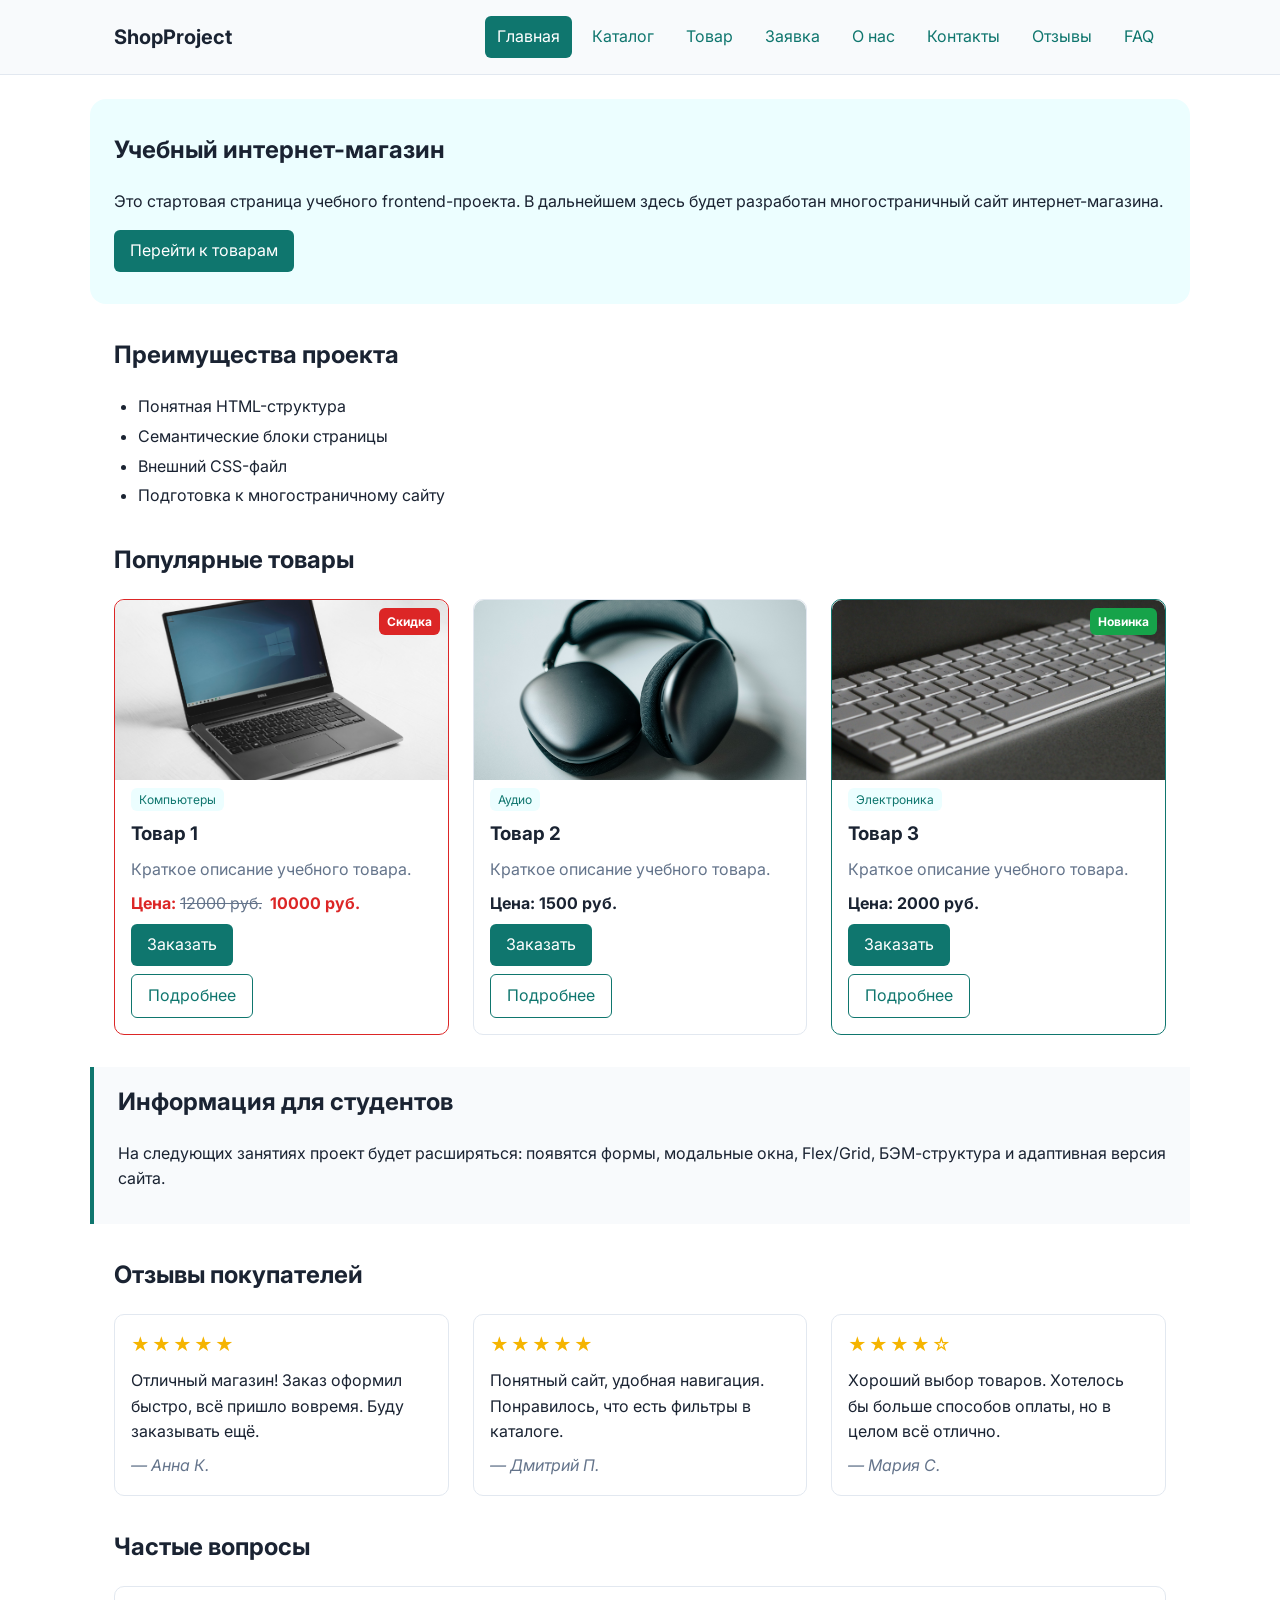
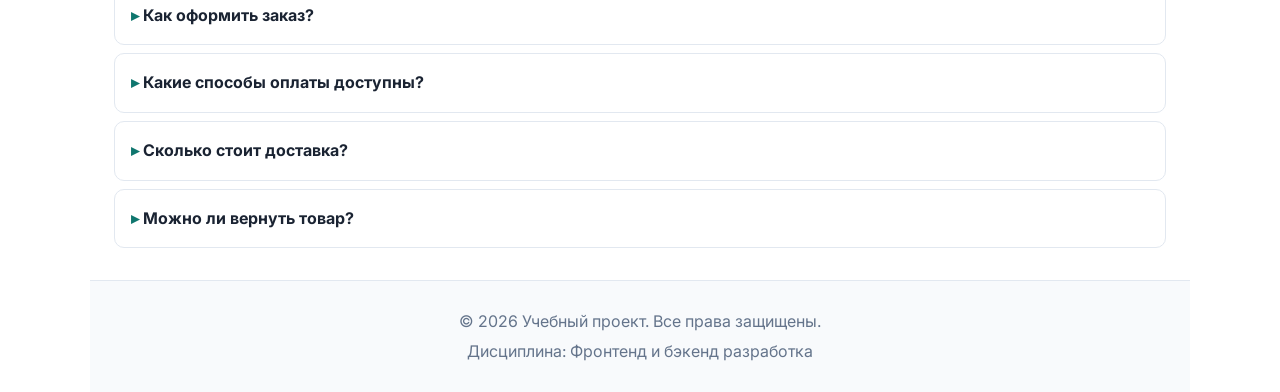
==== index.html @ 72ebf61f "feat: add responsive layout and adapt pages for mobile" ====
<!DOCTYPE html>
<html lang="ru">
<head>
  <meta charset="UTF-8">
  <meta name="viewport" content="width=device-width, initial-scale=1.0">
  <meta name="description" content="Учебный интернет-магазин — главная страница.">
  <title>Главная — Учебный интернет-магазин</title>
  <link rel="preconnect" href="https://fonts.googleapis.com">
  <link rel="preconnect" href="https://fonts.gstatic.com" crossorigin>
  <link href="https://fonts.googleapis.com/css2?family=Inter:wght@400;500;600;700&display=swap" rel="stylesheet"> 
  <link rel="stylesheet" href="css/style.css">
  <link rel="stylesheet" href="css/responsive.css">
  <script src="js/main.js" defer></script>
</head>
<body>

  <a class="skip-link" href="#main-content">Перейти к содержимому</a>
  <div class="welcome-banner" id="welcome-banner" hidden>
    <div class="welcome-banner__inner">
      <span class="welcome-banner__text" id="welcome-text"></span>
      <button class="welcome-banner__close" type="button" id="welcome-close" aria-label="Закрыть">×</button>
    </div>
  </div>

  <header class="site-header">
    <div class="site-header__inner">
      <a class="site-header__logo" href="index.html">ShopProject</a>
      <nav class="site-nav" aria-label="Основная навигация">
        <ul class="site-nav__list">
          <li class="site-nav__item"><a class="site-nav__link site-nav__link--active" href="index.html" aria-current="page">Главная</a></li>
          <li class="site-nav__item"><a class="site-nav__link" href="catalog.html">Каталог</a></li>
          <li class="site-nav__item"><a class="site-nav__link" href="product.html">Товар</a></li>
          <li class="site-nav__item"><a class="site-nav__link" href="order.html">Заявка</a></li>
          <li class="site-nav__item"><a class="site-nav__link" href="about.html">О нас</a></li>
          <li class="site-nav__item"><a class="site-nav__link" href="contacts.html">Контакты</a></li>
          <li class="site-nav__item"><a class="site-nav__link" href="#reviews">Отзывы</a></li>
          <li class="site-nav__item"><a class="site-nav__link" href="#faq">FAQ</a></li>
        </ul>
      </nav>
    </div>
  </header>

  <main id="main-content">

    <section class="hero">
      <h1>Учебный интернет-магазин</h1>
      <p>Это стартовая страница учебного frontend-проекта. В дальнейшем здесь будет разработан многостраничный сайт интернет-магазина.</p>
      <a class="button button--primary" href="#popular">Перейти к товарам</a>
    </section>

    <section class="section" id="advantages">
      <h2>Преимущества проекта</h2>
      <ul class="advantages-list">
        <li>Понятная HTML-структура</li>
        <li>Семантические блоки страницы</li>
        <li>Внешний CSS-файл</li>
        <li>Подготовка к многостраничному сайту</li>
      </ul>
    </section>

    <section class="section" id="popular">
      <h2>Популярные товары</h2>
      <div class="products-grid">

        <article class="product-card product-card--discount">
          <span class="product-card__badge">Скидка</span>
          <div class="product-card__image">
            <img src="images/product-1.jpg" alt="Товар 1" loading="lazy">
          </div>
          <span class="product-card__category">Компьютеры</span>
          <h3 class="product-card__title">Товар 1</h3>
          <p class="product-card__description">Краткое описание учебного товара.</p>
          <p class="product-card__price">Цена: <s class="product-card__price-old">12000 руб.</s> 10000 руб.</p>
          <button class="button button--primary product-card__button" type="button" data-product="Товар 1">Заказать</button>
          <a class="button button--secondary product-card__button" href="product.html?id=1">Подробнее</a>
        </article>

        <article class="product-card">
          <div class="product-card__image">
            <img src="images/product-2.jpg" alt="Товар 2" loading="lazy">
          </div>
          <span class="product-card__category">Аудио</span>
          <h3 class="product-card__title">Товар 2</h3>
          <p class="product-card__description">Краткое описание учебного товара.</p>
          <p class="product-card__price">Цена: 1500 руб.</p>
          <button class="button button--primary product-card__button" type="button" data-product="Товар 2">Заказать</button>
          <a class="button button--secondary product-card__button" href="product.html?id=2">Подробнее</a>
        </article>

        <article class="product-card product-card--featured">
          <span class="product-card__badge product-card__badge--new">Новинка</span>
          <div class="product-card__image">
            <img src="images/product-3.jpg" alt="Товар 3" loading="lazy">
          </div>
          <span class="product-card__category">Электроника</span>
          <h3 class="product-card__title">Товар 3</h3>
          <p class="product-card__description">Краткое описание учебного товара.</p>
          <p class="product-card__price">Цена: 2000 руб.</p>
          <button class="button button--primary product-card__button" type="button" data-product="Товар 3">Заказать</button>
          <a class="button button--secondary product-card__button" href="product.html?id=3">Подробнее</a>
        </article>

      </div>
    </section>

    <aside class="aside-info">
      <h2>Информация для студентов</h2>
      <p>На следующих занятиях проект будет расширяться: появятся формы, модальные окна, Flex/Grid, БЭМ-структура и адаптивная версия сайта.</p>
    </aside>

      <!-- Отзывы -->
    <section class="section" id="reviews">
      <h2>Отзывы покупателей</h2>
      <div class="reviews-grid">

        <article class="review-card">
          <p class="review-card__rating" aria-label="Оценка 5 из 5">★★★★★</p>
          <p class="review-card__text">Отличный магазин! Заказ оформил быстро, всё пришло вовремя. Буду заказывать ещё.</p>
          <p class="review-card__author">— Анна К.</p>
        </article>

        <article class="review-card">
          <p class="review-card__rating" aria-label="Оценка 5 из 5">★★★★★</p>
          <p class="review-card__text">Понятный сайт, удобная навигация. Понравилось, что есть фильтры в каталоге.</p>
          <p class="review-card__author">— Дмитрий П.</p>
        </article>

        <article class="review-card">
          <p class="review-card__rating" aria-label="Оценка 4 из 5">★★★★☆</p>
          <p class="review-card__text">Хороший выбор товаров. Хотелось бы больше способов оплаты, но в целом всё отлично.</p>
          <p class="review-card__author">— Мария С.</p>
        </article>

      </div>
    </section>

    <!-- FAQ -->
    <section class="section" id="faq">
      <h2>Частые вопросы</h2>
      <div class="faq">

        <details class="faq-item">
          <summary class="faq-item__question">Как оформить заказ?</summary>
          <p class="faq-item__answer">Нажмите кнопку «Заказать» в карточке товара, заполните форму в модальном окне и подтвердите заявку. Мы свяжемся с вами для уточнения деталей.</p>
        </details>

        <details class="faq-item">
          <summary class="faq-item__question">Какие способы оплаты доступны?</summary>
          <p class="faq-item__answer">Мы принимаем банковские карты, переводы по СБП и наличные при получении.</p>
        </details>

        <details class="faq-item">
          <summary class="faq-item__question">Сколько стоит доставка?</summary>
          <p class="faq-item__answer">Доставка по городу — бесплатно при заказе от 3000 рублей. По России — от 300 рублей в зависимости от региона.</p>
        </details>

        <details class="faq-item">
          <summary class="faq-item__question">Можно ли вернуть товар?</summary>
          <p class="faq-item__answer">Да, в течение 14 дней с момента получения, если товар не был в использовании и сохранена упаковка.</p>
        </details>

      </div>
    </section>

    <p class="success-message" id="success-message" hidden>Форма успешно отправлена!</p>
  </main>

  <footer class="site-footer" id="contacts">
    <p>&copy; 2026 Учебный проект. Все права защищены.</p>
    <p>Дисциплина: Фронтенд и бэкенд разработка</p>
  </footer>

  <dialog class="order-dialog" id="order-dialog" aria-labelledby="order-dialog-title">
    <h2 class="order-dialog__title" id="order-dialog-title">Оформление заявки</h2>
    <form class="order-form" id="order-form" action="#" method="post" novalidate>
      <input id="selected-product" name="selected-product" type="hidden">

      <div class="order-form__field">
        <label class="order-form__label" for="order-name">Имя</label>
        <input class="order-form__input" id="order-name" name="name" type="text" placeholder="Введите ваше имя" minlength="2" required>
      </div>

      <div class="order-form__field">
        <label class="order-form__label" for="order-email">E-mail</label>
        <input class="order-form__input" id="order-email" name="email" type="email" placeholder="example@mail.ru" required>
      </div>

      <div class="order-form__field">
        <label class="order-form__label" for="order-phone">Телефон</label>
        <input class="order-form__input" id="order-phone" name="phone" type="tel" placeholder="+7 (900) 000-00-00" required>
      </div>

      <div class="order-form__field">
        <label class="order-form__label" for="order-comment">Комментарий</label>
        <textarea class="order-form__textarea" id="order-comment" name="comment" rows="3" placeholder="Дополнительная информация"></textarea>
      </div>

      <div class="order-form__field order-form__field--checkbox">
        <label>
          <input id="order-agreement" name="agreement" type="checkbox" required>
          Я согласен на обработку данных
        </label>
      </div>

      <div class="order-form__actions">
        <button class="button button--secondary" type="button" id="close-order-dialog">Закрыть</button>
        <button class="button button--primary" type="submit">Отправить заявку</button>
      </div>
    </form>
  </dialog>

</body>
</html>
---- css/style.css ----
/* ===================================
   1. Переменные проекта
   =================================== */
:root {
  /* Своя цветовая схема — тёмно-синий + бирюзовый акцент */
  --color-bg: #ffffff;
  --color-text: #1a2332;
  --color-muted: #64748b;
  --color-primary: #0f766e;
  --color-primary-dark: #115e59;
  --color-accent: #06b6d4;
  --color-border: #e2e8f0;
  --color-surface: #f8fafc;
  --color-surface-accent: #ecfeff;
  --color-danger: #dc2626;
  --color-success: #16a34a;
  --color-success-bg: #f0fdf4;
  --color-white: #ffffff;

  /* Отступы */
  --space-xs: 4px;
  --space-sm: 8px;
  --space-md: 16px;
  --space-lg: 24px;
  --space-xl: 32px;

  /* Скругления */
  --radius-sm: 6px;
  --radius-md: 10px;
  --radius-lg: 16px;

  /* Размеры */
  --container-width: 1100px;

  /* Тени */
  --shadow-sm: 0 1px 2px rgba(15, 118, 110, 0.05);
  --shadow-md: 0 4px 16px rgba(15, 118, 110, 0.1);
  --shadow-lg: 0 8px 24px rgba(15, 118, 110, 0.15);
}

/* ===================================
   2. Базовые стили
   =================================== */
* {
  box-sizing: border-box;
}

html {
  scroll-behavior: smooth;
}

body {
  margin: 0;
  font-family: 'Inter', 'Segoe UI', Arial, sans-serif;
  line-height: 1.6;
  color: var(--color-text);
  background-color: var(--color-bg);
  -webkit-font-smoothing: antialiased;
}

img {
  max-width: 100%;
  height: auto;
}

/* ===================================
   3. Общие элементы интерфейса
   =================================== */
a {
  color: var(--color-primary);
  text-decoration: none;
}

a:hover {
  color: var(--color-primary-dark);
  text-decoration: underline;
}

a:focus-visible {
  outline: 2px solid var(--color-primary);
  outline-offset: 3px;
}

/* Кнопка */
.button {
  display: inline-block;
  padding: var(--space-sm) var(--space-md);
  border: none;
  border-radius: var(--radius-sm);
  font: inherit;
  text-decoration: none;
  cursor: pointer;
}

.button--primary {
  color: var(--color-white);
  background-color: var(--color-primary);
}

.button--primary:hover {
  background-color: var(--color-primary-dark);
  color: var(--color-white);
  text-decoration: none;
}

.button--secondary {
  color: var(--color-primary);
  background-color: transparent;
  border: 1px solid var(--color-primary);
}

.button--secondary:hover {
  color: var(--color-white);
  background-color: var(--color-primary);
}

.button:focus-visible {
  outline: 2px solid var(--color-primary);
  outline-offset: 3px;
}

.button:disabled,
.button--disabled {
  opacity: 0.6;
  cursor: not-allowed;
}

/* ===================================
   4. Компоненты страницы
   =================================== */

/* Шапка */
.site-header {
  background-color: var(--color-surface);
  position: sticky;
  top: 0;
  z-index: 100;
  border-bottom: 1px solid var(--color-border);
}

.site-header__inner {
  max-width: var(--container-width);
  margin: 0 auto;
  padding: var(--space-md) var(--space-lg);
  display: flex;
  justify-content: space-between;
  align-items: center;
  gap: var(--space-md);
  flex-wrap: wrap;
}

.site-header__logo {
  font-size: 20px;
  font-weight: 700;
  color: var(--color-text);
}

.site-header__logo:hover {
  color: var(--color-primary);
  text-decoration: none;
}

/* Навигация */
.site-nav__list {
  display: flex;
  flex-wrap: wrap;
  gap: var(--space-sm);
  padding: 0;
  margin: 0;
  list-style: none;
}

.site-nav__link {
  display: inline-block;
  padding: var(--space-xs) var(--space-sm);
  color: var(--color-primary);
  border-radius: var(--radius-sm);
}

.site-nav__link:hover {
  color: var(--color-white);
  background-color: var(--color-primary);
  text-decoration: none;
}

.site-nav__link--active {
  color: var(--color-white);
  background-color: var(--color-primary);
}

.site-nav__link:focus-visible {
  outline: 2px solid var(--color-primary);
  outline-offset: 3px;
}

/* Hero */
.hero {
  max-width: var(--container-width);
  margin: var(--space-lg) auto var(--space-xl);
  padding: var(--space-xl) var(--space-lg);
  background-color: var(--color-surface-accent);
  border-radius: var(--radius-lg);
}

.hero h1 {
  margin-top: 0;
}

/* Секции */
.section {
  max-width: var(--container-width);
  margin: 0 auto var(--space-xl);
  padding: 0 var(--space-lg);
}

.section h2 {
  margin-top: 0;
}

/* Список преимуществ */
.advantages-list {
  padding-left: var(--space-lg);
}

.advantages-list li {
  margin-bottom: var(--space-xs);
}

/* Сетка товаров */
.products-grid {
  display: grid;
  grid-template-columns: repeat(auto-fit, minmax(240px, 1fr));
  gap: var(--space-lg);
}

/* Карточка товара */
.product-card {
  position: relative;
  display: flex;
  flex-direction: column;
  gap: var(--space-sm);
  padding: var(--space-md);
  border: 1px solid var(--color-border);
  border-radius: var(--radius-md);
  background-color: var(--color-bg);
  transition: border-color 0.2s;
}

.product-card:hover {
  border-color: var(--color-primary);
}

.product-card--featured {
  border-color: var(--color-primary);
}

.product-card--discount {
  border-color: var(--color-danger);
}

.product-card__badge {
  position: absolute;
  top: var(--space-sm);
  right: var(--space-sm);
  padding: 4px 8px;
  font-size: 12px;
  font-weight: 700;
  color: var(--color-white);
  background-color: var(--color-danger);
  border-radius: var(--radius-sm);
}

.product-card__badge--new {
  background-color: var(--color-success);
}

.product-card__title {
  margin: 0;
  color: var(--color-text);
}

.product-card__description {
  margin: 0;
  color: var(--color-muted);
}

.product-card__price {
  margin: 0;
  font-weight: 700;
}

.product-card--discount .product-card__price {
  color: var(--color-danger);
}

.product-card__button {
  margin-top: auto;
  align-self: flex-start;
}

/* Aside */
.aside-info {
  max-width: var(--container-width);
  margin: 0 auto var(--space-xl);
  padding: var(--space-md) var(--space-lg);
  border-left: 4px solid var(--color-primary);
  background-color: var(--color-surface);
}

.aside-info h2 {
  margin-top: 0;
}

/* Хлебные крошки */
.breadcrumbs {
  max-width: var(--container-width);
  margin: var(--space-md) auto;
  padding: 0 var(--space-lg);
  font-size: 14px;
  color: var(--color-muted);
}

.breadcrumbs__link {
  color: var(--color-primary);
}

.breadcrumbs__current::before {
  content: " / ";
  color: var(--color-muted);
}

/* Подвал */
.site-footer {
  max-width: var(--container-width);
  margin: var(--space-xl) auto 0;
  padding: var(--space-lg);
  border-top: 1px solid var(--color-border);
  background-color: var(--color-surface);
  color: var(--color-muted);
  text-align: center;
}

.site-footer p {
  margin: var(--space-xs) 0;
}

/* ===================================
   5. Форма и модальное окно
   =================================== */
.order-dialog {
  width: min(100% - 32px, 560px);
  padding: var(--space-lg);
  border: none;
  border-radius: var(--radius-lg);
}

.order-dialog::backdrop {
  background-color: rgba(0, 0, 0, 0.5);
}

.order-dialog__title {
  margin-top: 0;
}

.order-form__field {
  margin-bottom: var(--space-md);
}

.order-form__label {
  display: block;
  margin-bottom: var(--space-xs);
}

.order-form__input,
.order-form__select,
.order-form__textarea {
  width: 100%;
  padding: 10px 12px;
  border: 1px solid var(--color-border);
  border-radius: var(--radius-sm);
  font: inherit;
}

.order-form__input:hover,
.order-form__textarea:hover {
  border-color: var(--color-primary);
}

.order-form__input:focus-visible,
.order-form__textarea:focus-visible,
.order-form__actions button:focus-visible {
  outline: 2px solid var(--color-primary);
  outline-offset: 3px;
}

.order-form__field--checkbox input {
  width: auto;
}

.order-form__actions {
  display: flex;
  gap: var(--space-md);
  margin-top: var(--space-lg);
}

[aria-invalid="true"] {
  border-color: var(--color-danger);
}

/* Сообщение об успехе */
.success-message {
  max-width: var(--container-width);
  margin: var(--space-lg) auto;
  padding: var(--space-md) var(--space-lg);
  border-left: 4px solid var(--color-success);
  background-color: var(--color-success-bg);
}

/* ===================================
   5.1 Карточка товара (страница)
   =================================== */
.product-detail {
  display: grid;
  grid-template-columns: 1fr 1fr;
  gap: var(--space-xl);
  align-items: start;
}

.product-detail__image {
  position: relative;
}

.product-detail__placeholder {
  display: flex;
  align-items: center;
  justify-content: center;
  min-height: 300px;
  background-color: var(--color-surface);
  border: 1px solid var(--color-border);
  border-radius: var(--radius-md);
  color: var(--color-muted);
}

.product-detail__info {
  position: relative;
}

.product-detail__info h1 {
  margin-top: var(--space-md);
}

.product-detail__price {
  font-size: 20px;
  font-weight: 700;
  color: var(--color-primary);
}

.product-detail__description {
  color: var(--color-muted);
  margin-bottom: var(--space-lg);
}

.product-detail__info .button {
  margin-right: var(--space-sm);
  margin-bottom: var(--space-sm);
}

/* ===================================
   6. Каталог
   =================================== */
.catalog-layout {
  max-width: var(--container-width);
  margin: 0 auto var(--space-xl);
  padding: 0 var(--space-lg);
  display: grid;
  grid-template-columns: 260px 1fr;
  grid-template-areas: "filters products";
  gap: var(--space-lg);
}

.catalog-filters {
  grid-area: filters;
  padding: var(--space-md);
  border: 1px solid var(--color-border);
  border-radius: var(--radius-md);
  background-color: var(--color-surface);
}

.catalog-products {
  grid-area: products;
}

.filters-form {
  display: grid;
  gap: var(--space-md);
}

.filters-form fieldset {
  margin: 0;
  padding: var(--space-md);
  border: 1px solid var(--color-border);
  border-radius: var(--radius-sm);
}

.filters-form legend {
  font-weight: 700;
}

.filters-form label {
  display: block;
  margin-bottom: var(--space-sm);
}

.filters-form input[type="number"] {
  width: 100%;
  padding: 8px 10px;
  border: 1px solid var(--color-border);
  border-radius: var(--radius-sm);
  font: inherit;
}

/* ===================================
   7. Таблица характеристик
   =================================== */
.product-table {
  width: 100%;
  max-width: var(--container-width);
  margin: var(--space-lg) auto;
  border-collapse: collapse;
}

.product-table caption {
  caption-side: top;
  padding: var(--space-sm) 0;
  font-weight: 700;
  text-align: left;
}

.product-table th,
.product-table td {
  padding: var(--space-sm) var(--space-md);
  border: 1px solid var(--color-border);
  text-align: left;
}

.product-table th {
  background-color: var(--color-surface);
}

/* ===================================
   8. Утилиты
   =================================== */
:target {
  outline: 2px dashed var(--color-primary);
  outline-offset: 4px;
}

.back-to-top {
  position: fixed;
  right: var(--space-lg);
  bottom: var(--space-lg);
  z-index: 200;
  padding: var(--space-sm) var(--space-md);
  color: var(--color-white);
  background-color: var(--color-primary);
  border-radius: var(--radius-md);
  text-decoration: none;
}

.back-to-top:hover {
  background-color: var(--color-primary-dark);
  color: var(--color-white);
  text-decoration: none;
}

/* Форма на отдельной странице */
.order-form--page {
  max-width: 560px;
  padding: var(--space-lg);
  border: 1px solid var(--color-border);
  border-radius: var(--radius-md);
  background-color: var(--color-surface);
}

/* Список контактов */
.contacts-list {
  list-style: none;
  padding: 0;
}

.contacts-list li {
  padding: var(--space-sm) 0;
  border-bottom: 1px solid var(--color-border);
}

/* Заглушка карты */
.map-placeholder {
  display: flex;
  align-items: center;
  justify-content: center;
  min-height: 240px;
  padding: var(--space-lg);
  background-color: var(--color-surface);
  border: 1px dashed var(--color-border);
  border-radius: var(--radius-md);
  color: var(--color-muted);
  text-align: center;
}

/* ===================================
   9. Самостоятельные доработки
   =================================== */

/* ---- Фото товара в карточке ---- */
.product-card__image {
  margin: calc(var(--space-md) * -1) calc(var(--space-md) * -1) 0;
  border-radius: var(--radius-md) var(--radius-md) 0 0;
  overflow: hidden;
}

.product-card__image img {
  display: block;
  width: 100%;
  height: 180px;
  object-fit: cover;
  transition: transform 0.3s;
}

.product-card:hover .product-card__image img {
  transform: scale(1.05);
}

.product-card__image-placeholder {
  font-size: 48px;
  line-height: 1;
}

/* ---- Категория в карточке ---- */
.product-card__category {
  display: inline-block;
  align-self: flex-start;
  padding: 2px 8px;
  font-size: 12px;
  color: var(--color-primary);
  background-color: var(--color-surface-accent);
  border-radius: var(--radius-sm);
}

/* ---- Старая цена (зачёркнутая) ---- */
.product-card__price-old {
  margin-right: var(--space-xs);
  color: var(--color-muted);
  font-weight: 400;
}

/* ---- Отзывы ---- */
.reviews-grid {
  display: grid;
  grid-template-columns: repeat(auto-fit, minmax(260px, 1fr));
  gap: var(--space-lg);
}

.review-card {
  display: flex;
  flex-direction: column;
  gap: var(--space-sm);
  padding: var(--space-md);
  border: 1px solid var(--color-border);
  border-radius: var(--radius-md);
  background-color: var(--color-bg);
  transition: box-shadow 0.2s, transform 0.2s;
}

.review-card:hover {
  box-shadow: 0 4px 16px rgba(0, 87, 184, 0.1);
  transform: translateY(-2px);
}

.review-card__rating {
  margin: 0;
  font-size: 18px;
  color: #f5b400;
  letter-spacing: 2px;
}

.review-card__text {
  margin: 0;
  color: var(--color-text);
}

.review-card__author {
  margin: 0;
  margin-top: auto;
  color: var(--color-muted);
  font-style: italic;
}

/* ---- FAQ ---- */
.faq {
  display: grid;
  gap: var(--space-sm);
}

.faq-item {
  padding: var(--space-md);
  border: 1px solid var(--color-border);
  border-radius: var(--radius-md);
  background-color: var(--color-bg);
  transition: border-color 0.2s;
}

.faq-item[open] {
  border-color: var(--color-primary);
}

.faq-item__question {
  cursor: pointer;
  font-weight: 700;
  color: var(--color-text);
  list-style: none;
}

.faq-item__question::-webkit-details-marker {
  display: none;
}

.faq-item__question::before {
  content: "▸ ";
  color: var(--color-primary);
  margin-right: var(--space-xs);
  display: inline-block;
  transition: transform 0.2s;
}

.faq-item[open] .faq-item__question::before {
  transform: rotate(90deg);
}

.faq-item__question:hover {
  color: var(--color-primary);
}

.faq-item__answer {
  margin: var(--space-sm) 0 0;
  color: var(--color-muted);
}

/* ---- Улучшенный hover карточек ---- */
.product-card {
  transition: border-color 0.2s, box-shadow 0.2s, transform 0.2s;
}

.product-card:hover {
  box-shadow: 0 6px 20px rgba(0, 87, 184, 0.12);
  transform: translateY(-3px);
}

/* Доступность: skip-link */
.skip-link {
  position: absolute;
  top: -60px;
  left: var(--space-md);
  z-index: 999;
  padding: var(--space-sm) var(--space-md);
  color: var(--color-white);
  background-color: var(--color-primary);
  border-radius: var(--radius-sm);
  text-decoration: none;
  transition: top 0.2s;
}

.skip-link:focus {
  top: var(--space-md);
}

/* Приветственный баннер */
.welcome-banner {
  background: linear-gradient(135deg, var(--color-primary), var(--color-accent));
  color: var(--color-white);
}

.welcome-banner__inner {
  max-width: var(--container-width);
  margin: 0 auto;
  padding: var(--space-md) var(--space-lg);
  display: flex;
  align-items: center;
  gap: var(--space-md);
}

.welcome-banner__text {
  flex: 1;
}

.welcome-banner__close {
  padding: 4px 12px;
  font-size: 20px;
  line-height: 1;
  color: var(--color-white);
  background: transparent;
  border: 1px solid rgba(255, 255, 255, 0.4);
  border-radius: var(--radius-sm);
  cursor: pointer;
}

.welcome-banner__close:hover {
  background-color: rgba(255, 255, 255, 0.15);
}

/* ===================================
   10. Страница «О компании»
   =================================== */
.values-grid {
  display: grid;
  grid-template-columns: repeat(auto-fit, minmax(220px, 1fr));
  gap: var(--space-lg);
}

.value-card {
  padding: var(--space-lg);
  text-align: center;
  background-color: var(--color-surface);
  border: 1px solid var(--color-border);
  border-radius: var(--radius-md);
  transition: transform 0.2s, box-shadow 0.2s;
}

.value-card:hover {
  transform: translateY(-4px);
  box-shadow: var(--shadow-md);
}

.value-card__icon {
  font-size: 40px;
  margin-bottom: var(--space-sm);
}

.value-card__title {
  margin: 0 0 var(--space-xs);
  color: var(--color-primary);
}

.value-card__text {
  margin: 0;
  color: var(--color-muted);
}

.team-grid {
  display: grid;
  grid-template-columns: repeat(auto-fit, minmax(180px, 1fr));
  gap: var(--space-lg);
}

.team-card {
  padding: var(--space-lg);
  text-align: center;
  background-color: var(--color-bg);
  border: 1px solid var(--color-border);
  border-radius: var(--radius-md);
  transition: box-shadow 0.2s;
}

.team-card:hover {
  box-shadow: var(--shadow-sm);
}

.team-card__avatar {
  font-size: 56px;
  margin-bottom: var(--space-sm);
}

.team-card__name {
  margin: 0 0 var(--space-xs);
}

.team-card__role {
  margin: 0;
  color: var(--color-muted);
  font-size: 14px;
}

/* Фото товара на странице product.html */
.product-detail__image img {
  display: block;
  width: 100%;
  border-radius: var(--radius-md);
}

.product-detail {
  visibility: hidden;
}

.product-detail.is-loaded {
  visibility: visible;
}
---- css/responsive.css ----
/* ==========================================================================
   БАЗОВЫЕ СТИЛИ (Mobile First)
   ========================================================================== */
* { box-sizing: border-box; }
img { max-width: 100%; height: auto; display: block; }
body { overflow-x: hidden; width: 100%; margin: 0; }

/* ==========================================================================
   1. ШАПКА И НАВИГАЦИЯ
   ========================================================================== */
/* Шапка остается сверху (sticky) */
.site-header {
  position: sticky;
  top: 0;
  z-index: 100;
  background-color: var(--color-surface);
  border-bottom: 1px solid var(--color-border);
}

.site-header__inner {
  display: flex;
  flex-direction: column;
  align-items: center;
  padding: 10px 0; /* Уменьшили отступы, чтобы не занимала пол экрана */
  gap: 10px;
}

.site-nav__list {
  display: flex;
  flex-direction: row; /* На мобильных делаем в строку, но с переносом */
  flex-wrap: wrap;
  justify-content: center;
  width: 100%;
  padding: 0;
  margin: 0;
  list-style: none;
  gap: 4px;
}

.site-nav__link {
  display: block;
  padding: 6px 12px; /* Компактные кнопки меню */
  font-size: 14px;
  border-radius: var(--radius-sm);
}

/* ЖЕСТКО фиксируем цвета активной ссылки с !important */
.site-nav__link.site-nav__link--active {
  color: var(--color-white) !important;
  background-color: var(--color-primary) !important;
}

/* Десктоп (от 768px) */
@media (min-width: 768px) {
  .site-header__inner {
    flex-direction: row;
    justify-content: space-between;
    padding: var(--space-md) var(--space-lg);
  }
  
  .site-nav__list {
    width: auto;
    gap: var(--space-sm);
  }
  
  .site-nav__link {
    padding: 8px 12px;
    font-size: 16px;
  }
  
  .site-nav__link:not(.site-nav__link--active) {
    background-color: transparent;
  }
}

/* ==========================================================================
   2. СТРАНИЦА ТОВАРА (Картинка и текст)
   ========================================================================== */
/* На мобильном: картинка сверху, текст снизу */
.product-detail {
  display: grid;
  grid-template-columns: 1fr;
  gap: var(--space-lg);
}

.product-detail__image img {
  border-radius: var(--radius-md);
  width: 100%;
}

/* Десктоп (от 768px): две колонки */
@media (min-width: 768px) {
  .product-detail {
    grid-template-columns: 1fr 1fr;
    align-items: start;
  }
}

/* ==========================================================================
   3. ТАБЛИЦА ХАРАКТЕРИСТИК
   ========================================================================== */
.table-wrapper {
  width: 100%;
  overflow-x: auto;
  -webkit-overflow-scrolling: touch;
  margin-bottom: var(--space-md);
}

.product-table {
  min-width: 600px;
  width: 100%;
  border-collapse: collapse;
}

/* Мобильная версия (карточный вид) */
@media (max-width: 767px) {
  /* Скрываем шапку таблицы (Параметр | Значение) */
  .product-table thead {
    display: none;
  }

  /* Превращаем таблицу, строки и ячейки в блочные элементы */
  .product-table, 
  .product-table tbody, 
  .product-table tr, 
  .product-table td {
    display: block;
    width: 100%;
    min-width: 0; /* Отменяем min-width для таблицы */
  }

  /* Оформляем каждую строку как карточку */
  .product-table tr {
    margin-bottom: var(--space-md);
    padding: var(--space-md);
    background-color: var(--color-surface);
    border: 1px solid var(--color-border);
    border-radius: var(--radius-md);
  }

  /* Настраиваем ячейки */
  .product-table td {
    padding: var(--space-xs) 0;
    border: none;
    border-bottom: 1px dashed var(--color-border);
    display: flex;
    justify-content: space-between; /* Название слева, значение справа */
  }

  /* Убираем нижнюю границу у последней ячейки */
  .product-table td:last-child {
    border-bottom: none;
  }

  /* Делаем первую ячейку (название параметра) жирной */
  .product-table td:first-child {
    font-weight: bold;
    color: var(--color-primary);
  }
}

/* ==========================================================================
   4. СЕТКА КАРТОЧЕК И КАТАЛОГ
   ========================================================================== */
/* Мобильные: 1 колонка */
.products-grid {
  display: grid;
  grid-template-columns: 1fr;
  gap: var(--space-md);
}

/* Планшет (от 640px): 2 колонки */
@media (min-width: 640px) {
  .products-grid {
    grid-template-columns: repeat(2, minmax(0, 1fr));
  }
}

/* Десктоп (от 1024px): 3 колонки */
@media (min-width: 1024px) {
  .products-grid {
    grid-template-columns: repeat(3, minmax(0, 1fr));
    gap: var(--space-lg);
  }
}

/* ==========================================================================
   5. СТРАНИЦА КАТАЛОГА (Фильтры + Товары)
   ========================================================================== */
/* Мобильные: фильтры сверху */
.catalog-layout {
  display: grid;
  grid-template-columns: 1fr;
  gap: var(--space-lg);
}

.catalog-filters {
  order: -1;
}

/* Десктоп (от 1024px): фильтры слева, товары справа */
@media (min-width: 1024px) {
  .catalog-layout {
    grid-template-columns: 260px minmax(0, 1fr);
    align-items: start;
  }
  .catalog-filters {
    order: initial;
    position: sticky;
    top: 88px;
  }
}

/* ==========================================================================
   6. ФОРМА ЗАЯВКИ
   ========================================================================== */
/* Мобильные: 1 колонка */
.order-form {
  display: grid;
  grid-template-columns: 1fr;
  gap: var(--space-md);
}

/* Десктоп (от 768px): 2 колонки */
@media (min-width: 768px) {
  .order-form {
    grid-template-columns: 1fr 1fr;
  }
  .order-form__field:nth-child(4), 
  .order-form__actions {
    grid-column: 1 / -1;
  }
}
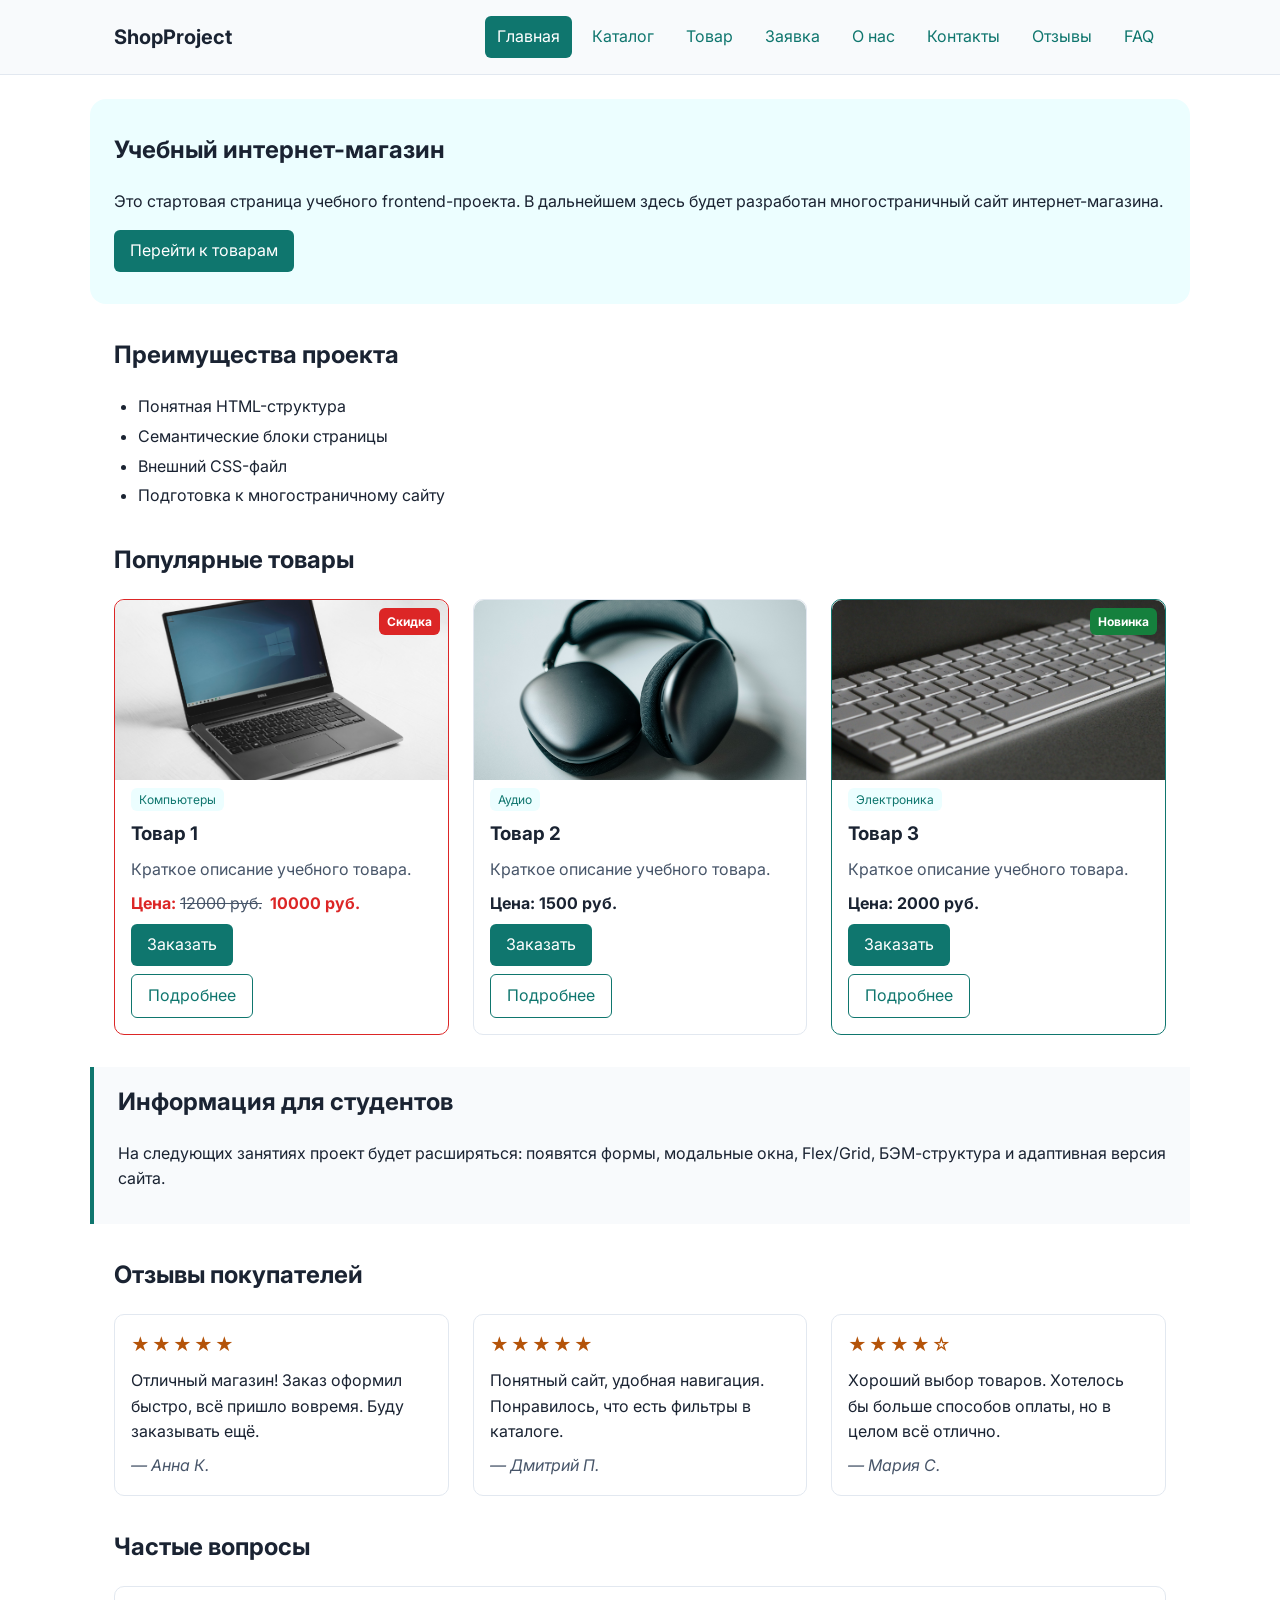
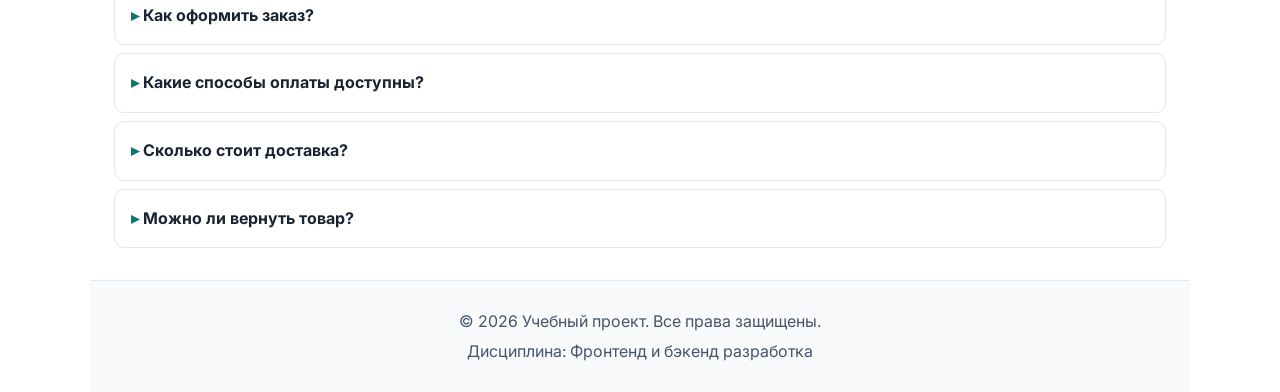
==== commit c3b3515a: "fix: improve accessibility and add Lighthouse report" ====
--- a/index.html
+++ b/index.html
@@ -18,7 +18,7 @@
   <div class="welcome-banner" id="welcome-banner" hidden>
     <div class="welcome-banner__inner">
       <span class="welcome-banner__text" id="welcome-text"></span>
-      <button class="welcome-banner__close" type="button" id="welcome-close" aria-label="Закрыть">×</button>
+      <button class="welcome-banner__close" type="button" id="welcome-close" aria-label="Закрыть">Х</button>
     </div>
   </div>
 
@@ -72,7 +72,7 @@
           <p class="product-card__description">Краткое описание учебного товара.</p>
           <p class="product-card__price">Цена: <s class="product-card__price-old">12000 руб.</s> 10000 руб.</p>
           <button class="button button--primary product-card__button" type="button" data-product="Товар 1">Заказать</button>
-          <a class="button button--secondary product-card__button" href="product.html?id=1">Подробнее</a>
+          <a class="button button--secondary product-card__button" href="product.html?id=1" aria-label="Подробнее о Товар 1">Подробнее</a>
         </article>
 
         <article class="product-card">
@@ -84,7 +84,7 @@
           <p class="product-card__description">Краткое описание учебного товара.</p>
           <p class="product-card__price">Цена: 1500 руб.</p>
           <button class="button button--primary product-card__button" type="button" data-product="Товар 2">Заказать</button>
-          <a class="button button--secondary product-card__button" href="product.html?id=2">Подробнее</a>
+          <a class="button button--secondary product-card__button" href="product.html?id=2" aria-label="Подробнее о Товар 2">Подробнее</a>
         </article>
 
         <article class="product-card product-card--featured">
@@ -97,7 +97,7 @@
           <p class="product-card__description">Краткое описание учебного товара.</p>
           <p class="product-card__price">Цена: 2000 руб.</p>
           <button class="button button--primary product-card__button" type="button" data-product="Товар 3">Заказать</button>
-          <a class="button button--secondary product-card__button" href="product.html?id=3">Подробнее</a>
+          <a class="button button--secondary product-card__button" href="product.html?id=3" aria-label="Подробнее о Товар 3">Подробнее</a>
         </article>
 
       </div>
@@ -172,6 +172,12 @@
 
   <dialog class="order-dialog" id="order-dialog" aria-labelledby="order-dialog-title">
     <h2 class="order-dialog__title" id="order-dialog-title">Оформление заявки</h2>
+    
+    <!-- Кнопка закрытия теперь вверху и имеет правильный id -->
+    <button class="dialog-close" type="button" id="close-order-dialog" aria-label="Закрыть">
+      ×
+    </button>
+
     <form class="order-form" id="order-form" action="#" method="post" novalidate>
       <input id="selected-product" name="selected-product" type="hidden">
 
@@ -190,7 +196,7 @@
         <input class="order-form__input" id="order-phone" name="phone" type="tel" placeholder="+7 (900) 000-00-00" required>
       </div>
 
-      <div class="order-form__field">
+      <div class="order-form__field order-form__field--full">
         <label class="order-form__label" for="order-comment">Комментарий</label>
         <textarea class="order-form__textarea" id="order-comment" name="comment" rows="3" placeholder="Дополнительная информация"></textarea>
       </div>
@@ -203,7 +209,7 @@
       </div>
 
       <div class="order-form__actions">
-        <button class="button button--secondary" type="button" id="close-order-dialog">Закрыть</button>
+        <!-- Внизу осталась только кнопка отправки -->
         <button class="button button--primary" type="submit">Отправить заявку</button>
       </div>
     </form>
--- a/css/style.css
+++ b/css/style.css
@@ -5,15 +5,15 @@
   /* Своя цветовая схема — тёмно-синий + бирюзовый акцент */
   --color-bg: #ffffff;
   --color-text: #1a2332;
-  --color-muted: #64748b;
+  --color-muted: #475569;
   --color-primary: #0f766e;
   --color-primary-dark: #115e59;
-  --color-accent: #06b6d4;
+  --color-accent: #0e7490;
   --color-border: #e2e8f0;
   --color-surface: #f8fafc;
   --color-surface-accent: #ecfeff;
   --color-danger: #dc2626;
-  --color-success: #16a34a;
+  --color-success: #15803d;
   --color-success-bg: #f0fdf4;
   --color-white: #ffffff;
 
@@ -352,6 +352,8 @@
   padding: var(--space-lg);
   border: none;
   border-radius: var(--radius-lg);
+  max-height: 90vh; /* Окно не будет выше 90% экрана */
+  overflow-y: auto; /* Внутри окна появится свой аккуратный скролл */
 }
 
 .order-dialog::backdrop {
@@ -379,6 +381,10 @@
   border: 1px solid var(--color-border);
   border-radius: var(--radius-sm);
   font: inherit;
+}
+
+.order-form__textarea {
+  resize: vertical; /* Разрешаем тянуть только вниз */
 }
 
 .order-form__input:hover,
@@ -679,7 +685,7 @@
 .review-card__rating {
   margin: 0;
   font-size: 18px;
-  color: #f5b400;
+  color: #b45309;
   letter-spacing: 2px;
 }
 
@@ -892,4 +898,108 @@
 
 .product-detail.is-loaded {
   visibility: visible;
+}
+
+.visually-hidden {
+  position: absolute;
+  width: 1px;
+  height: 1px;
+  margin: -1px;
+  padding: 0;
+  overflow: hidden;
+  clip: rect(0, 0, 0, 0);
+  border: 0;
+}
+
+/* Модальное окно должно быть relative, чтобы кнопка позиционировалась внутри него */
+.order-dialog {
+  position: relative;
+}
+
+/* Стили для крестика в правом верхнем углу */
+.dialog-close {
+  position: absolute;
+  top: 16px;
+  right: 16px;
+  background: transparent;
+  border: none;
+  font-size: 28px;
+  line-height: 1;
+  color: var(--color-muted);
+  cursor: pointer;
+  padding: 0;
+  width: 32px;
+  height: 32px;
+  display: flex;
+  align-items: center;
+  justify-content: center;
+  transition: color 0.2s;
+}
+
+/* ===================================
+   Модальное окно и его элементы
+   =================================== */
+.order-dialog {
+  position: relative;
+}
+
+/* Кнопка-крестик в правом верхнем углу */
+.dialog-close {
+  position: absolute;
+  top: 16px;
+  right: 16px;
+  background: transparent;
+  border: none;
+  font-size: 32px;
+  line-height: 1;
+  color: var(--color-muted);
+  cursor: pointer;
+  padding: 0;
+  width: 32px;
+  height: 32px;
+  display: flex;
+  align-items: center;
+  justify-content: center;
+  transition: color 0.2s;
+  z-index: 10;
+}
+
+.dialog-close:hover {
+  color: var(--color-danger); /* При наведении станет красным */
+}
+
+/* Исправление чекбокса (ставим квадратик и текст на одну линию) */
+.order-form__field--checkbox label {
+  display: flex;
+  align-items: center;
+  gap: 10px;
+  cursor: pointer;
+}
+
+.order-form__field--checkbox input {
+  margin: 0;
+  width: 18px;
+  height: 18px;
+}
+
+/* Растягиваем блок с чекбоксом на всю ширину формы */
+.order-form__field--checkbox {
+  grid-column: 1 / -1; /* Заставляет блок занять все колонки сетки */
+  margin-top: var(--space-sm);
+}
+
+/* Выравниваем квадратик и текст по центру */
+.order-form__field--checkbox label {
+  display: flex;
+  align-items: center; /* Квадратик и текст на одной линии */
+  gap: 12px; /* Расстояние между ними */
+  cursor: pointer;
+}
+
+/* Делаем чекбокс чуть крупнее для удобства */
+.order-form__field--checkbox input {
+  margin: 0;
+  width: 20px;
+  height: 20px;
+  cursor: pointer;
 }
--- a/css/responsive.css
+++ b/css/responsive.css
@@ -226,8 +226,20 @@
   .order-form {
     grid-template-columns: 1fr 1fr;
   }
-  .order-form__field:nth-child(4), 
+  
+  /* Теперь мы явно указываем, какие поля занимают всю ширину */
+  .order-form__field--full,
+  .order-form__field--checkbox,
   .order-form__actions {
     grid-column: 1 / -1;
   }
+}
+
+a:focus-visible,
+button:focus-visible,
+input:focus-visible,
+select:focus-visible,
+textarea:focus-visible {
+  outline: 3px solid var(--color-primary) !important;
+  outline-offset: 3px !important;
 }
